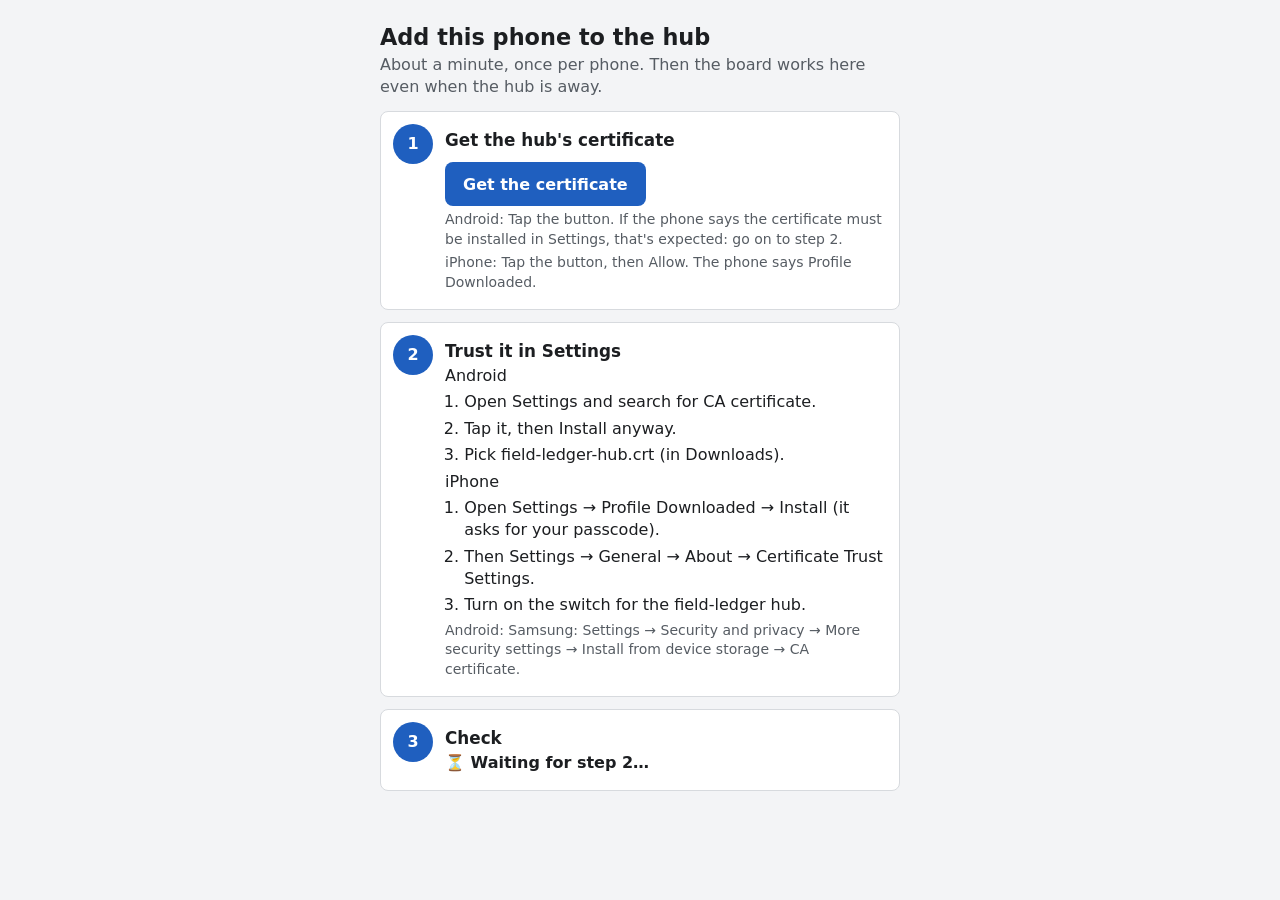
==== field_ledger/web/setup.html @ a150388b "feat(hub): field stage 3b, HTTPS and adding a phone by QR code Phones open the board over HTTPS so i" ====
<!doctype html>
<html lang="en">
<head>
  <meta charset="utf-8">
  <meta name="viewport" content="width=device-width, initial-scale=1">
  <title>Add this phone · field-ledger</title>
  <link rel="stylesheet" href="tokens.css">
  <script type="module" src="setup.js"></script>
</head>
<body>
  <main id="setup" class="setup"></main>
</body>
</html>
---- field_ledger/web/tokens.css ----
/* Design tokens and page layout. A design pass starts here: components read these
   variables and never hard-code a colour, size or font of their own. */

:root {
  --font: system-ui, -apple-system, "Segoe UI", Roboto, sans-serif;
  --mono: ui-monospace, "SF Mono", Menlo, Consolas, monospace;

  --text: #1c1e21;
  --muted: #565c63;
  --bg: #f3f4f6;
  --surface: #ffffff;
  --line: #d7dade;
  --accent: #1f5fbf;
  --on-accent: #ffffff;
  --ok: #2f6f3e;
  --error: #b3261e;
  --warn: #7a4f00;
  --warn-bg: #fff3d1;

  --sec-crit: #b3261e;
  --sec-high: #b23c0b;
  --sec-med: #8a5800;
  --sec-low: #2f6f3e;
  --sec-na: #565c63;

  /* QR codes stay dark on light in both themes: phone cameras need it. */
  --qr-dark: #000000;
  --qr-light: #ffffff;

  --space: 0.75rem;
  --radius: 8px;
  --column-min: 16rem;
  --tap: 44px;
}

@media (prefers-color-scheme: dark) {
  :root {
    --text: #e6e7ea;
    --muted: #a3a9b1;
    --bg: #16181c;
    --surface: #202329;
    --line: #353a42;
    --accent: #7fb0ff;
    --on-accent: #0b1a33;
    --ok: #8fd19e;
    --error: #ff8a80;
    --warn: #ffd27a;
    --warn-bg: #3a2e12;
    --sec-crit: #ff8a80;
    --sec-high: #ffab70;
    --sec-med: #f2c55c;
    --sec-low: #8fd19e;
    --sec-na: #a3a9b1;
  }
}

* { box-sizing: border-box; }

body {
  margin: 0;
  font-family: var(--font);
  color: var(--text);
  background: var(--bg);
}

.bar {
  position: sticky;
  top: 0;
  display: flex;
  flex-wrap: wrap;
  align-items: baseline;
  justify-content: space-between;
  gap: var(--space);
  padding: var(--space) calc(var(--space) * 1.5);
  background: var(--surface);
  border-bottom: 1px solid var(--line);
}

.bar h1 { margin: 0; font-size: 1.1rem; }
.bar nav { display: flex; flex-wrap: wrap; gap: calc(var(--space) / 2); }
.bar p { margin: 0; color: var(--muted); font-size: 0.875rem; }

/* A column per place on a laptop; one stacked column on a phone. */
.board {
  display: grid;
  grid-template-columns: repeat(auto-fill, minmax(var(--column-min), 1fr));
  gap: var(--space);
  align-items: start;
  padding: var(--space);
}

@media (max-width: 40rem) {
  .board { grid-template-columns: 1fr; }
}
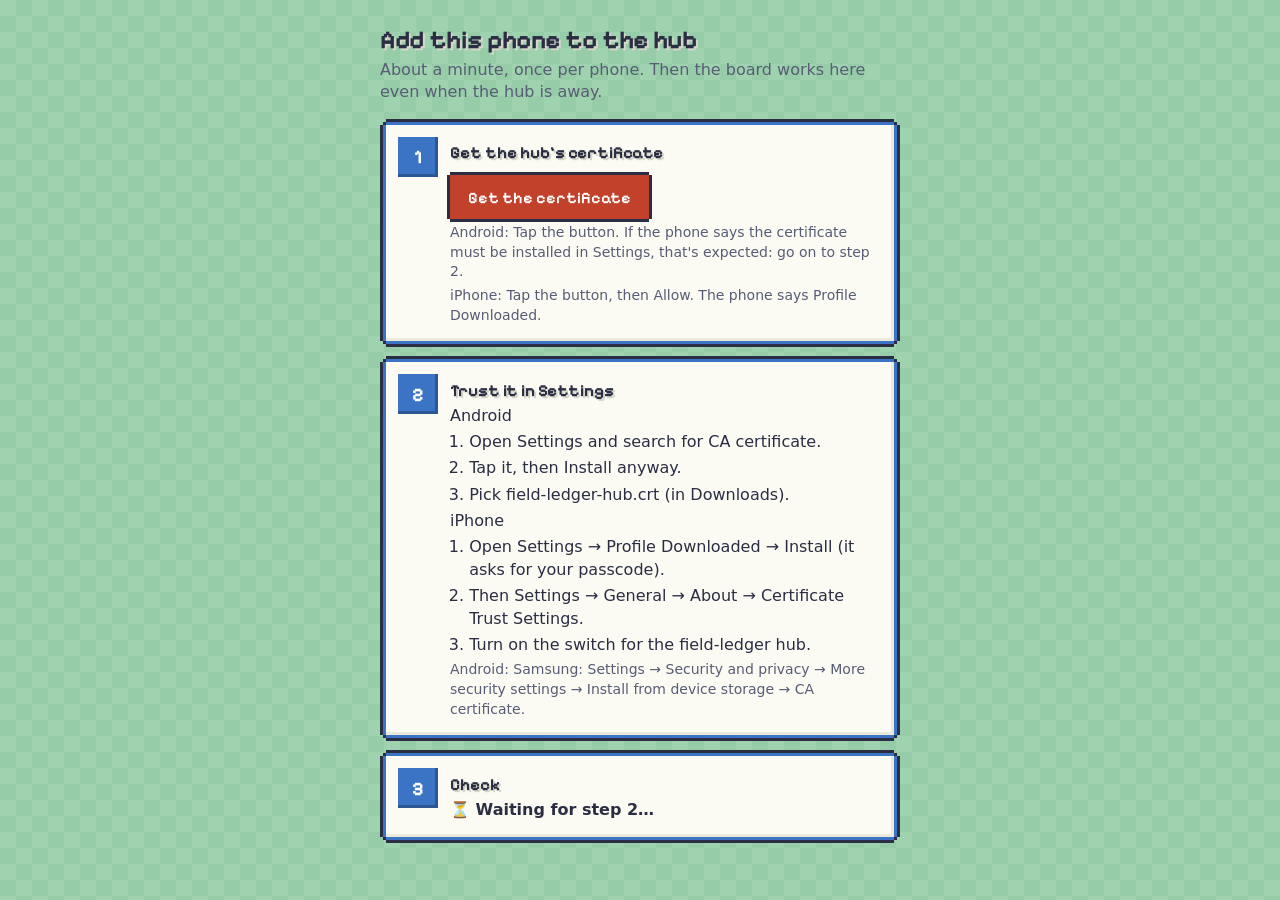
==== commit 5bd54bdf: "feat(board): a Dark mode / Light mode toggle in the header Teyr, 2026-11-02. The night palette only " ====
--- a/field_ledger/web/setup.html
+++ b/field_ledger/web/setup.html
@@ -5,6 +5,7 @@
   <meta name="viewport" content="width=device-width, initial-scale=1">
   <title>Add this phone · field-ledger</title>
   <link rel="stylesheet" href="tokens.css">
+  <script src="theme.js"></script>
   <script type="module" src="setup.js"></script>
 </head>
 <body>
--- a/field_ledger/web/tokens.css
+++ b/field_ledger/web/tokens.css
@@ -1,21 +1,38 @@
 /* Design tokens and page layout. A design pass starts here: components read these
-   variables and never hard-code a colour, size or font of their own. */
+   variables and never hard-code a colour, size or font of their own.
+
+   The look: pixel art, drawn from scratch. One small palette (day and night), frames with
+   stepped corners, a pixel font for headings, buttons and menus. IDs and body text stay in
+   a plain font, where l/1 and O/0 can't be mixed up. Icons: icons.js. */
+
+@font-face {
+  font-family: "Pixelify Sans";            /* SIL Open Font License: fonts/OFL.txt */
+  src: url("fonts/PixelifySans.ttf") format("truetype");
+  font-weight: 400 700;
+  font-display: swap;
+}
 
 :root {
   --font: system-ui, -apple-system, "Segoe UI", Roboto, sans-serif;
+  --pixel: "Pixelify Sans", var(--font);
   --mono: ui-monospace, "SF Mono", Menlo, Consolas, monospace;
 
-  --text: #1c1e21;
-  --muted: #565c63;
-  --bg: #f3f4f6;
-  --surface: #ffffff;
-  --line: #d7dade;
-  --accent: #1f5fbf;
+  --text: #2b2d42;
+  --text-shadow: #d6d7ca;                  /* pixel text gets a 1-pixel shadow, down-right */
+  --muted: #585c74;
+  --outline: #2b2d42;                      /* frames: a dark ink, not pure black */
+  --ground: #9fd3b0;                       /* the floor the panels sit on, in 16 px tiles */
+  --ground-2: #96cca8;
+  --surface: #fbfbf4;                      /* panel paper */
+  --surface-2: #e9eadc;                    /* its shaded edge, bottom and right */
+  --trim: #3b74c4;                         /* the coloured band inside a frame */
+  --select: #fff1a8;                       /* the row the ▶ points at */
+  --accent: #c2412b;
   --on-accent: #ffffff;
-  --ok: #2f6f3e;
-  --error: #b3261e;
+  --ok: #2f7d3c;
+  --error: #c0392b;
   --warn: #7a4f00;
-  --warn-bg: #fff3d1;
+  --warn-bg: #fff0b8;
 
   --sec-crit: #b3261e;
   --sec-high: #b23c0b;
@@ -27,68 +44,110 @@
   --qr-dark: #000000;
   --qr-light: #ffffff;
 
+  --px: 3px;                               /* one frame pixel */
   --space: 0.75rem;
-  --radius: 8px;
+  --radius: 0;                             /* corners are stepped (--frame), never rounded */
   --column-min: 16rem;
   --tap: 44px;
+
 }
 
-@media (prefers-color-scheme: dark) {
-  :root {
-    --text: #e6e7ea;
-    --muted: #a3a9b1;
-    --bg: #16181c;
-    --surface: #202329;
-    --line: #353a42;
-    --accent: #7fb0ff;
-    --on-accent: #0b1a33;
-    --ok: #8fd19e;
-    --error: #ff8a80;
-    --warn: #ffd27a;
-    --warn-bg: #3a2e12;
-    --sec-crit: #ff8a80;
-    --sec-high: #ffab70;
-    --sec-med: #f2c55c;
-    --sec-low: #8fd19e;
-    --sec-na: #a3a9b1;
-  }
+/* Night: the same palette, darker. Outlines stay darker than what they frame. theme.js sets
+   data-theme: the board's toggle, else the phone's own setting. */
+:root[data-theme="dark"] {
+  color-scheme: dark;
+  --text: #eef0e6;
+  --text-shadow: #10131d;
+  --muted: #a9adc2;
+  --outline: #0b0e18;
+  --ground: #18202e;
+  --ground-2: #1c2536;
+  --surface: #2a3045;
+  --surface-2: #22283a;
+  --trim: #4f7fc8;
+  --select: #4f4720;
+  --ok: #8fd19e;
+  --error: #ff8a80;
+  --warn: #ffd27a;
+  --warn-bg: #3a2e12;
+  --sec-crit: #ff8a80;
+  --sec-high: #ffab70;
+  --sec-med: #f2c55c;
+  --sec-low: #8fd19e;
+  --sec-na: #a3a9b1;
 }
 
-* { box-sizing: border-box; }
+* {
+  box-sizing: border-box;
+  /* A pixel window: a --trim band, an --outline ring, one stepped pixel at each corner.
+     Box shadows only, so it needs no image and recolours with the theme. Declared on every
+     element, so a component recolours its band by setting --trim (a ⚠, a drop target). */
+  --frame:
+    0 calc(-1 * var(--px)) 0 var(--trim), 0 var(--px) 0 var(--trim),
+    calc(-1 * var(--px)) 0 0 var(--trim), var(--px) 0 0 var(--trim),
+    0 calc(-2 * var(--px)) 0 var(--outline), 0 calc(2 * var(--px)) 0 var(--outline),
+    calc(-2 * var(--px)) 0 0 var(--outline), calc(2 * var(--px)) 0 0 var(--outline),
+    calc(-1 * var(--px)) calc(-1 * var(--px)) 0 var(--outline),
+    var(--px) calc(-1 * var(--px)) 0 var(--outline),
+    calc(-1 * var(--px)) var(--px) 0 var(--outline),
+    var(--px) var(--px) 0 var(--outline),
+    inset calc(-1 * var(--px)) calc(-1 * var(--px)) 0 var(--surface-2);
+  /* The small version, for buttons and cards: an outline ring with notched corners. */
+  --frame-thin:
+    0 calc(-1 * var(--px)) 0 var(--outline), 0 var(--px) 0 var(--outline),
+    calc(-1 * var(--px)) 0 0 var(--outline), var(--px) 0 0 var(--outline),
+    inset calc(-1 * var(--px)) calc(-1 * var(--px)) 0 var(--surface-2);
+}
 
 body {
   margin: 0;
   font-family: var(--font);
   color: var(--text);
-  background: var(--bg);
+  background: var(--ground);
+  background-image: conic-gradient(var(--ground-2) 25%, transparent 0 50%,
+                                   var(--ground-2) 0 75%, transparent 0);
+  background-size: 32px 32px;
 }
+
+/* Pixel text: the pixel font, with its shadow. */
+h1, h2, button, summary, .pixel {
+  font-family: var(--pixel);
+  text-shadow: calc(var(--px) * 0.67) calc(var(--px) * 0.67) 0 var(--text-shadow);
+}
+button.primary, .bar h1 { text-shadow: calc(var(--px) * 0.67) calc(var(--px) * 0.67) 0 var(--outline); }
 
 .bar {
   position: sticky;
   top: 0;
+  z-index: 4;
   display: flex;
   flex-wrap: wrap;
   align-items: baseline;
   justify-content: space-between;
   gap: var(--space);
   padding: var(--space) calc(var(--space) * 1.5);
-  background: var(--surface);
-  border-bottom: 1px solid var(--line);
+  background: var(--trim);
+  box-shadow: 0 var(--px) 0 var(--outline);
 }
 
-.bar h1 { margin: 0; font-size: 1.1rem; }
-.bar nav { display: flex; flex-wrap: wrap; gap: calc(var(--space) / 2); }
-.bar p { margin: 0; color: var(--muted); font-size: 0.875rem; }
+.bar h1 { margin: 0; color: var(--on-accent); font-size: 1.4rem; font-weight: 700; letter-spacing: 0.02em; }
+.bar nav { display: flex; flex-wrap: wrap; gap: var(--space); }
+.bar p { margin: 0; color: var(--on-accent); font-size: 0.875rem; }
 
-/* A column per place on a laptop; one stacked column on a phone. */
+/* A column per place on a laptop; one stacked column on a phone. The gap leaves room for
+   the frames, which are drawn outside each panel. */
 .board {
   display: grid;
   grid-template-columns: repeat(auto-fill, minmax(var(--column-min), 1fr));
-  gap: var(--space);
+  gap: calc(var(--space) + 4 * var(--px));
   align-items: start;
-  padding: var(--space);
+  padding: calc(var(--space) + 3 * var(--px));
 }
 
 @media (max-width: 40rem) {
   .board { grid-template-columns: 1fr; }
 }
+
+@media (prefers-reduced-motion: reduce) {
+  *, *::before, *::after { animation: none !important; }
+}
